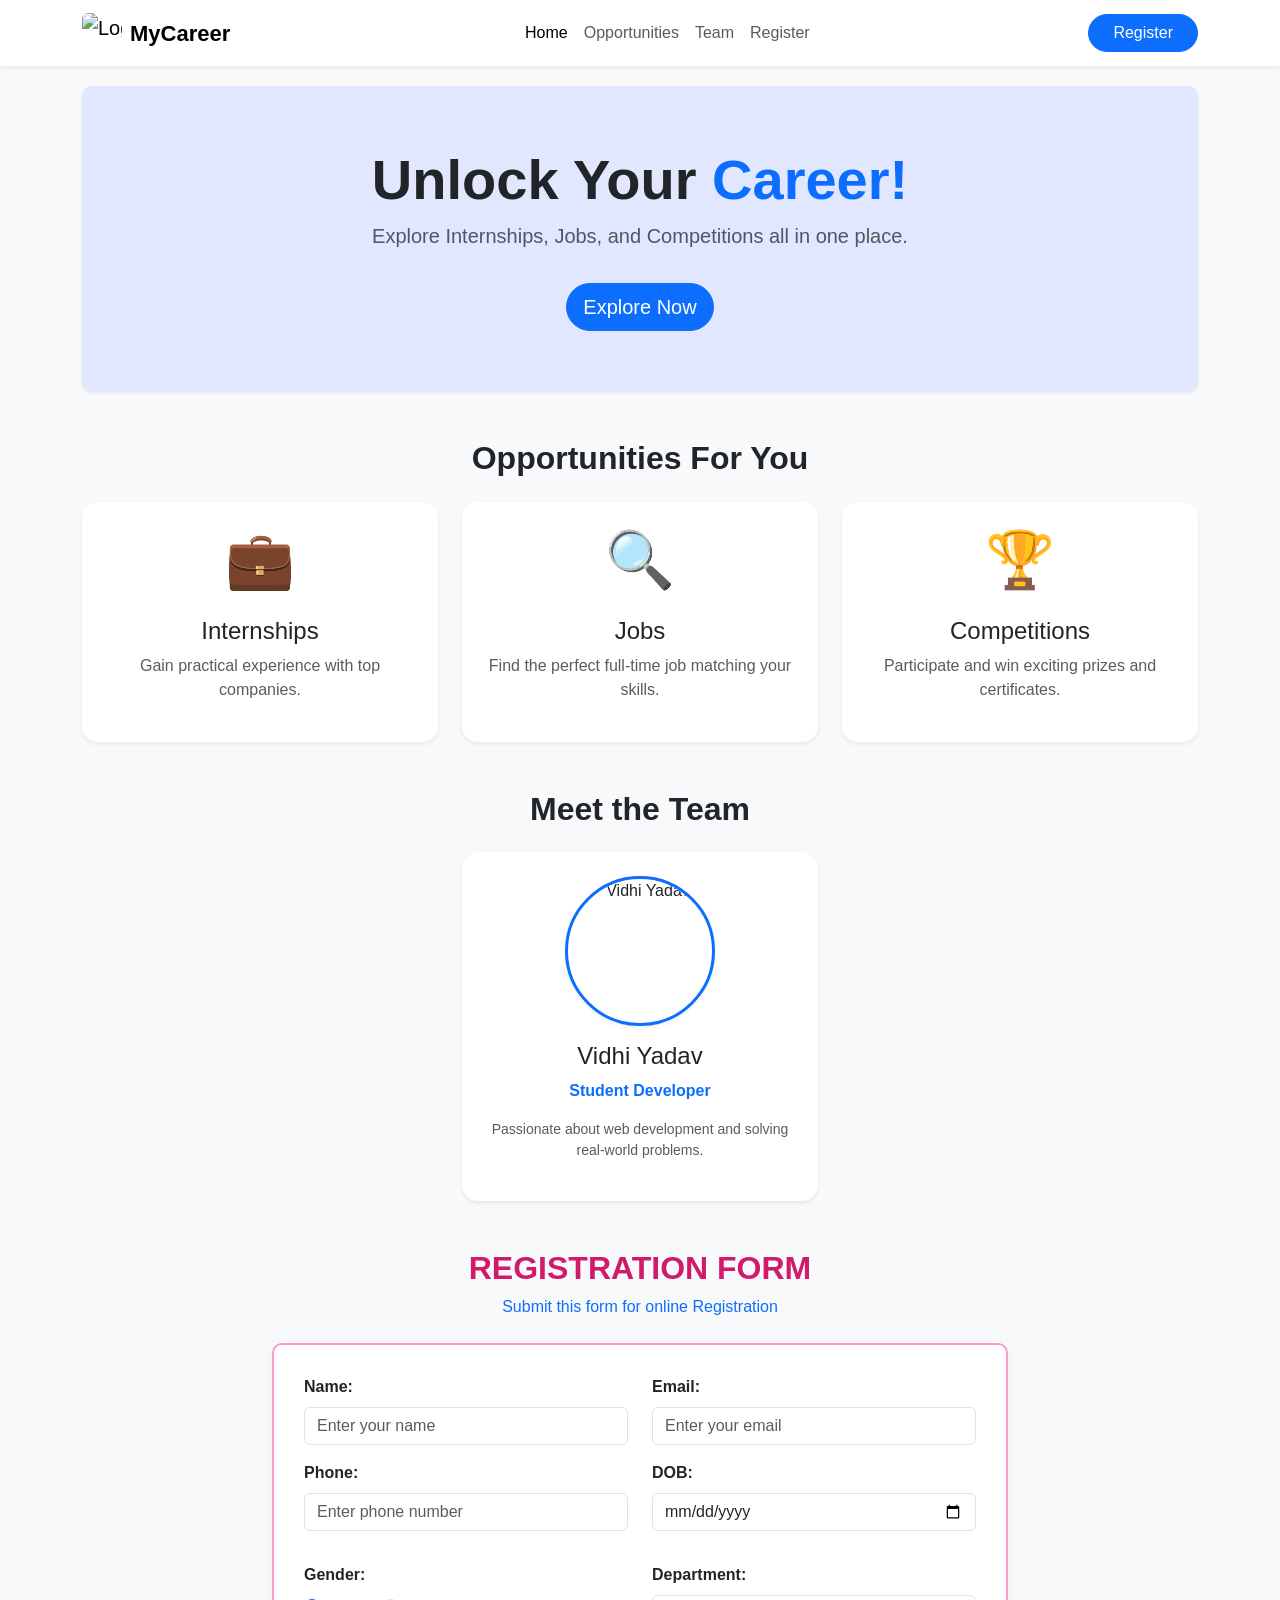
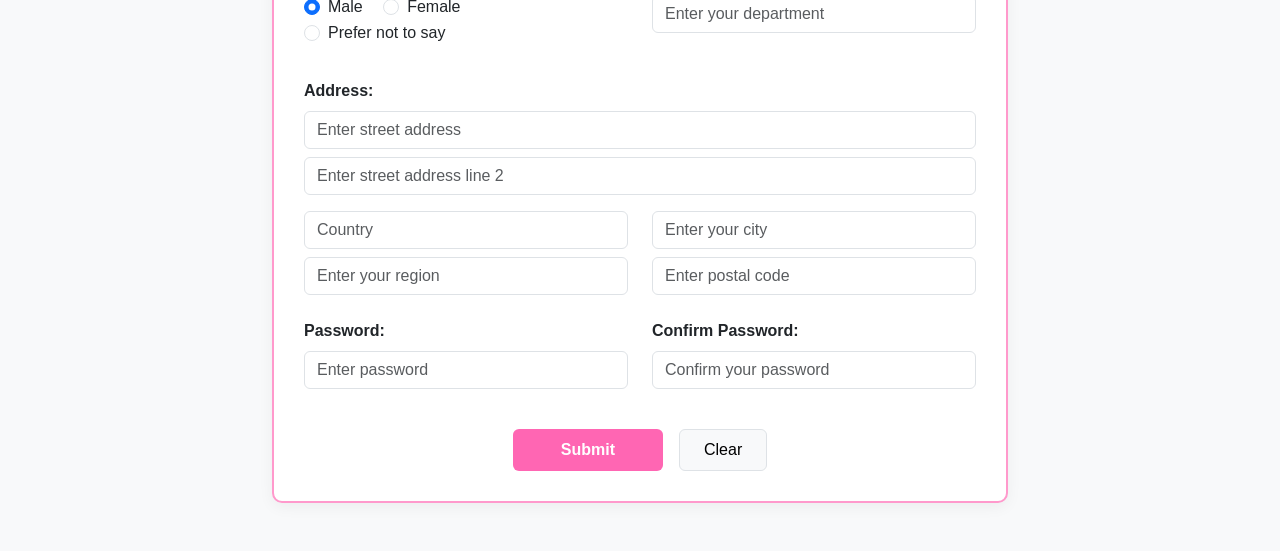
==== 25ESKCX119/day4/bootstrap.html @ e53031ee "Create bootstrap.html" ====
<!DOCTYPE html>
<html lang="en">
<head>
    <meta charset="UTF-8">
    <meta name="viewport" content="width=device-width, initial-scale=1.0">
    <title>Unlock Your Career & Registration</title>
    
    <!-- Bootstrap CSS -->
    <link href="https://cdn.jsdelivr.net/npm/bootstrap@5.3.0/dist/css/bootstrap.min.css" rel="stylesheet">
    
    <style>
        body {
            font-family: Arial, sans-serif;
            background-color: #f8f9fa;
        }
        .hero-section {
            background-color: #e0e7ff;
            padding: 60px 20px;
            border-radius: 10px;
            margin-top: 20px;
        }
        .feature-card {
            transition: transform 0.3s;
            border: none;
            border-radius: 15px;
            background-color: #ffffff;
        }
        .feature-card:hover {
            transform: translateY(-5px);
            box-shadow: 0 4px 15px rgba(0,0,0,0.1);
        }
        .team-img {
            width: 150px;
            height: 150px;
            object-fit: cover;
            border-radius: 50%;
            border: 3px solid #0d6efd;
        }
        /* Registration Form Box Custom Styling */
        .form-box {
            background-color: white;
            border-radius: 10px;
            padding: 30px;
            border: 2px solid #ff99cc; /* Aapke purane form ka pink border */
            box-shadow: 0 4px 15px rgba(0,0,0,0.05);
        }
        .submit-btn {
            background-color: #ff66b3; 
            color: white; 
            font-weight: bold;
            border: none;
        }
        .submit-btn:hover {
            background-color: #d11a6a;
            color: white;
        }
    </style>
</head>
<body>

    <!-- 1. Navigation Bar (Logo.jpeg wapas add kar diya hai) -->
    <nav class="navbar navbar-expand-lg navbar-light bg-white shadow-sm">
        <div class="container">
            <a class="navbar-brand d-flex align-items-center" href="#">
                <img src="—Pngtree—book and education logo vector_22925943.png" alt="Logo" width="40" height="40" class="me-2 rounded">
                <strong style="font-size: 22px;">MyCareer</strong>
            </a>
            <button class="navbar-toggler" type="button" data-bs-toggle="collapse" data-bs-target="#navbarNav">
                <span class="navbar-toggler-icon"></span>
            </button>
            <div class="collapse navbar-collapse" id="navbarNav">
                <ul class="navbar-nav mx-auto">
                    <li class="nav-item"><a class="nav-link active" href="#home">Home</a></li>
                    <li class="nav-item"><a class="nav-link" href="#features">Opportunities</a></li>
                    <li class="nav-item"><a class="nav-link" href="#team">Team</a></li>
                    <li class="nav-item"><a class="nav-link" href="#register">Register</a></li>
                </ul>
                <a href="#register" class="btn btn-primary rounded-pill px-4">Register</a>
            </div>
        </div>
    </nav>

    <!-- 2. Hero Section -->
    <div class="container" id="home">
        <div class="hero-section text-center shadow-sm">
            <h1 class="display-4 fw-bold">Unlock Your <span class="text-primary">Career!</span></h1>
            <p class="lead text-muted">Explore Internships, Jobs, and Competitions all in one place.</p>
            <a href="#features" class="btn btn-primary btn-lg mt-3 rounded-pill">Explore Now</a>
        </div>
    </div>

    <!-- 3. Feature Cards -->
    <div class="container mt-5" id="features">
        <h2 class="text-center mb-4 fw-bold">Opportunities For You</h2>
        <div class="row g-4 text-center">
            <div class="col-md-4">
                <div class="card feature-card p-4 shadow-sm">
                    <h1 class="display-4">💼</h1>
                    <h4 class="mt-3">Internships</h4>
                    <p class="text-muted">Gain practical experience with top companies.</p>
                </div>
            </div>
            <div class="col-md-4">
                <div class="card feature-card p-4 shadow-sm">
                    <h1 class="display-4">🔍</h1>
                    <h4 class="mt-3">Jobs</h4>
                    <p class="text-muted">Find the perfect full-time job matching your skills.</p>
                </div>
            </div>
            <div class="col-md-4">
                <div class="card feature-card p-4 shadow-sm">
                    <h1 class="display-4">🏆</h1>
                    <h4 class="mt-3">Competitions</h4>
                    <p class="text-muted">Participate and win exciting prizes and certificates.</p>
                </div>
            </div>
        </div>
    </div>

    <!-- 4. Meet the Team Section -->
    <div class="container mt-5" id="team">
        <h2 class="text-center mb-4 fw-bold">Meet the Team</h2>
        <div class="row justify-content-center">
            <div class="col-md-4 text-center">
                <div class="card p-4 shadow-sm border-0 rounded-4 bg-white">
                    <img src="flowerpic.jpeg" alt="Vidhi Yadav" class="team-img mx-auto mb-3 shadow-sm">
                    <h4>Vidhi Yadav</h4>
                    <p class="text-primary fw-bold">Student Developer</p>
                    <p class="text-muted small">Passionate about web development and solving real-world problems.</p>
                </div>
            </div>
        </div>
    </div>

    <!-- 5. Registration Form (Aapka diya hua form Bootstrap style mein) -->
    <div class="container mt-5 mb-5" id="register">
        <div class="text-center mb-4">
            <h2 class="fw-bold" style="color: #d11a6a;">REGISTRATION FORM</h2>
            <p class="text-primary">Submit this form for online Registration</p>
        </div>
        
        <div class="row justify-content-center">
            <div class="col-lg-8">
                <div class="form-box">
                    <form action="#">
                        
                        <!-- Personal Details -->
                        <div class="row mb-3">
                            <div class="col-md-6 mb-3">
                                <label class="form-label fw-bold">Name:</label>
                                <input type="text" class="form-control" placeholder="Enter your name" required>
                            </div>
                            <div class="col-md-6 mb-3">
                                <label class="form-label fw-bold">Email:</label>
                                <input type="email" class="form-control" placeholder="Enter your email" required>
                            </div>
                            <div class="col-md-6 mb-3">
                                <label class="form-label fw-bold">Phone:</label>
                                <input type="text" class="form-control" placeholder="Enter phone number" required>
                            </div>
                            <div class="col-md-6 mb-3">
                                <label class="form-label fw-bold">DOB:</label>
                                <input type="date" class="form-control" required>
                            </div>
                        </div>

                        <!-- Gender & Department -->
                        <div class="row mb-3">
                            <div class="col-md-6 mb-3">
                                <label class="form-label fw-bold d-block">Gender:</label>
                                <div class="form-check form-check-inline">
                                    <input class="form-check-input" type="radio" name="gender" id="male" checked>
                                    <label class="form-check-label" for="male">Male</label>
                                </div>
                                <div class="form-check form-check-inline">
                                    <input class="form-check-input" type="radio" name="gender" id="female">
                                    <label class="form-check-label" for="female">Female</label>
                                </div>
                                <div class="form-check form-check-inline">
                                    <input class="form-check-input" type="radio" name="gender" id="prefer">
                                    <label class="form-check-label" for="prefer">Prefer not to say</label>
                                </div>
                            </div>
                            <div class="col-md-6 mb-3">
                                <label class="form-label fw-bold">Department:</label>
                                <input type="text" class="form-control" placeholder="Enter your department" required>
                            </div>
                        </div>

                        <!-- Address Section -->
                        <div class="mb-3">
                            <label class="form-label fw-bold">Address:</label>
                            <input type="text" class="form-control mb-2" placeholder="Enter street address" required>
                            <input type="text" class="form-control mb-3" placeholder="Enter street address line 2">
                            
                            <div class="row">
                                <div class="col-md-6 mb-2">
                                    <input type="text" class="form-control" placeholder="Country" required>
                                </div>
                                <div class="col-md-6 mb-2">
                                    <input type="text" class="form-control" placeholder="Enter your city" required>
                                </div>
                                <div class="col-md-6 mb-2">
                                    <input type="text" class="form-control" placeholder="Enter your region" required>
                                </div>
                                <div class="col-md-6 mb-2">
                                    <input type="text" class="form-control" placeholder="Enter postal code" required>
                                </div>
                            </div>
                        </div>

                        <!-- Password Section -->
                        <div class="row mb-4">
                            <div class="col-md-6 mb-3">
                                <label class="form-label fw-bold">Password:</label>
                                <input type="password" class="form-control" placeholder="Enter password" required>
                            </div>
                            <div class="col-md-6 mb-3">
                                <label class="form-label fw-bold">Confirm Password:</label>
                                <input type="password" class="form-control" placeholder="Confirm your password" required>
                            </div>
                        </div>

                        <!-- Buttons -->
                        <div class="d-flex justify-content-center gap-3 mt-2">
                            <button type="submit" class="btn px-5 py-2 submit-btn rounded">Submit</button>
                            <button type="reset" class="btn btn-light border px-4 py-2 rounded">Clear</button>
                        </div>
                        
                    </form>
                </div>
            </div>
        </div>
    </div>

    <!-- Bootstrap JS Script -->
    <script src="https://cdn.jsdelivr.net/npm/bootstrap@5.3.0/dist/js/bootstrap.bundle.min.js"></script>
</body>
</html>
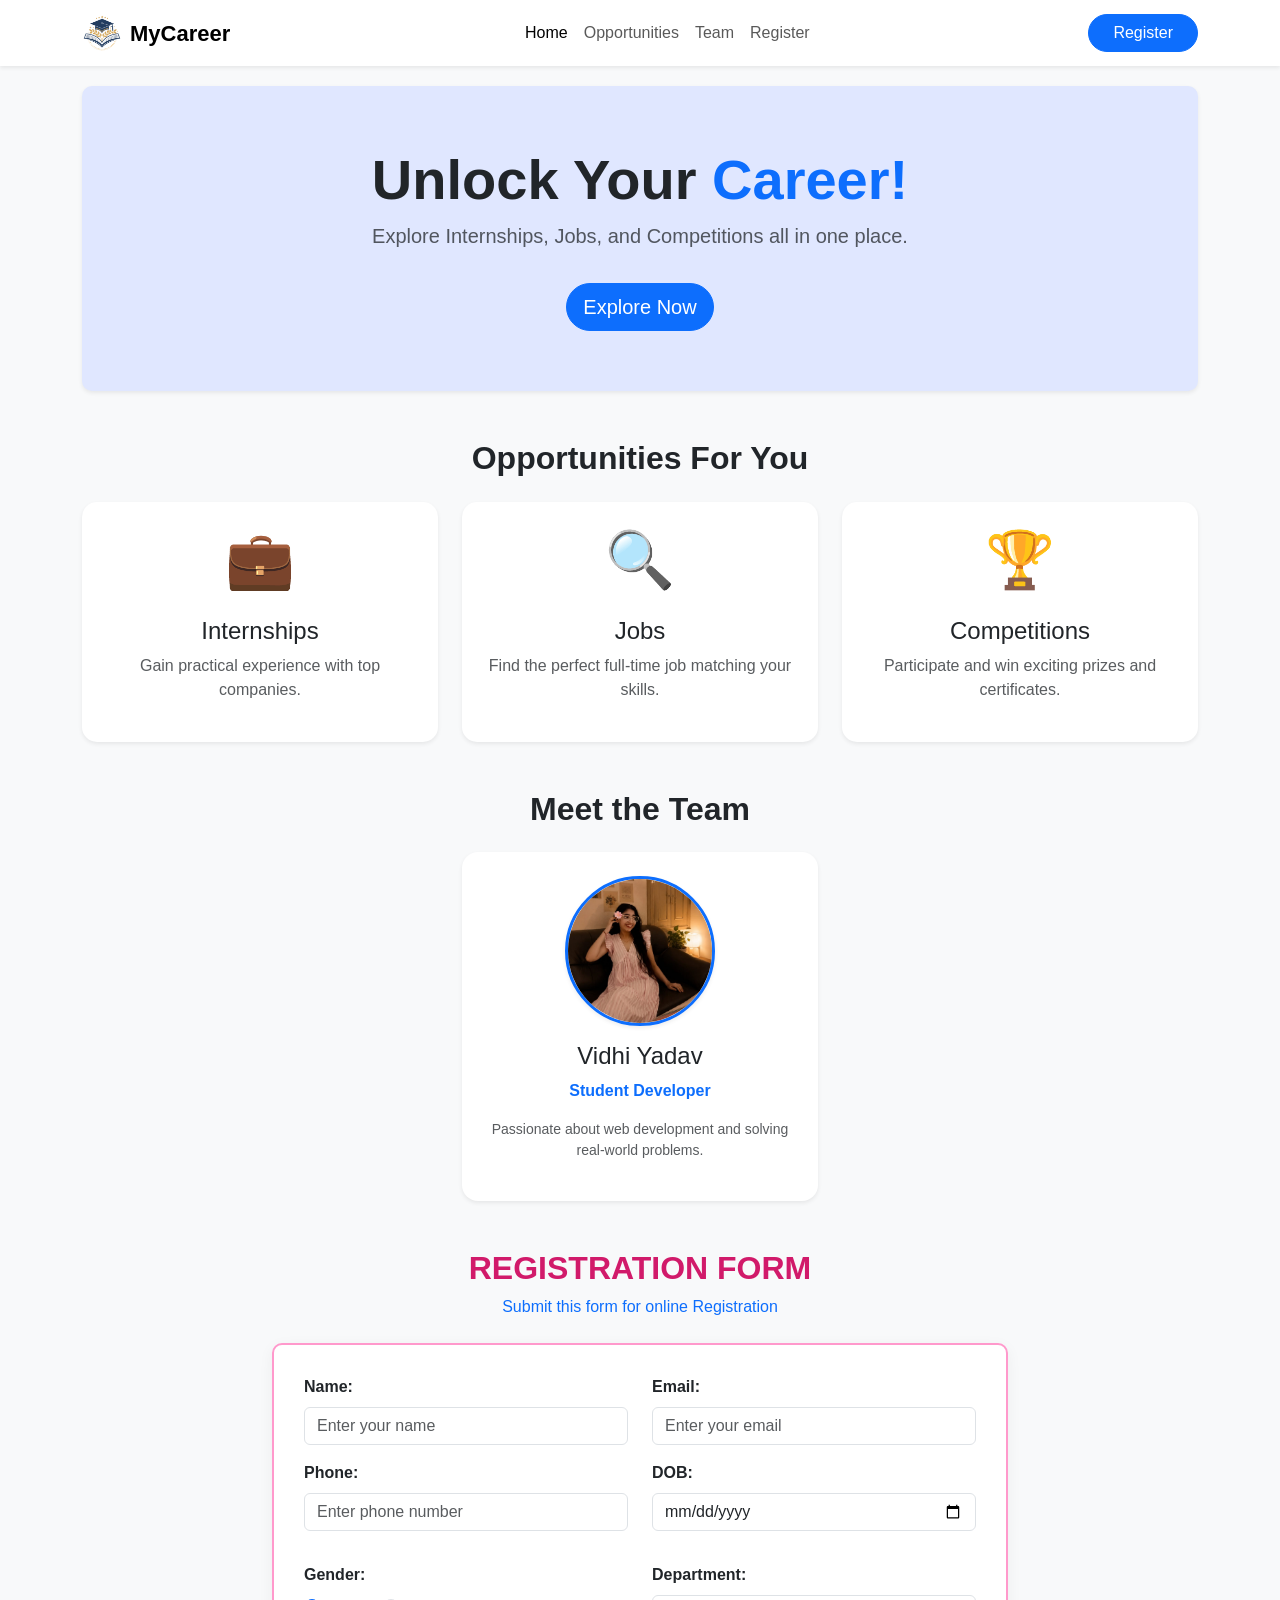
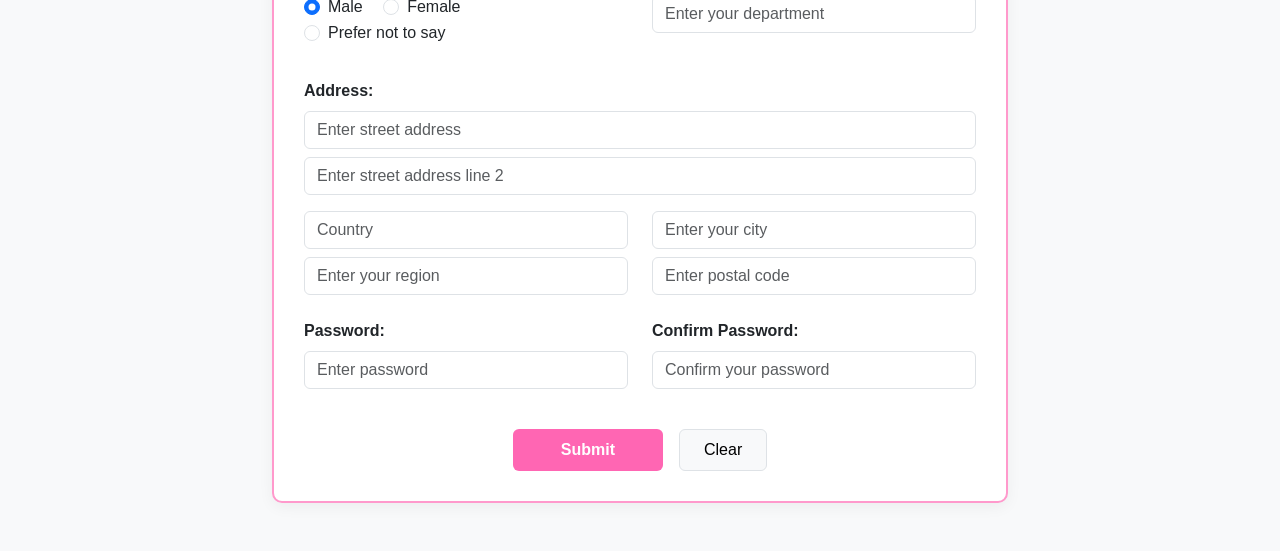
==== commit abfc593d: "Add files via upload" ====
--- a/25ESKCX119/day4/bootstrap.html
+++ b/25ESKCX119/day4/bootstrap.html
@@ -1,239 +1,239 @@
-<!DOCTYPE html>
-<html lang="en">
-<head>
-    <meta charset="UTF-8">
-    <meta name="viewport" content="width=device-width, initial-scale=1.0">
-    <title>Unlock Your Career & Registration</title>
-    
-    <!-- Bootstrap CSS -->
-    <link href="https://cdn.jsdelivr.net/npm/bootstrap@5.3.0/dist/css/bootstrap.min.css" rel="stylesheet">
-    
-    <style>
-        body {
-            font-family: Arial, sans-serif;
-            background-color: #f8f9fa;
-        }
-        .hero-section {
-            background-color: #e0e7ff;
-            padding: 60px 20px;
-            border-radius: 10px;
-            margin-top: 20px;
-        }
-        .feature-card {
-            transition: transform 0.3s;
-            border: none;
-            border-radius: 15px;
-            background-color: #ffffff;
-        }
-        .feature-card:hover {
-            transform: translateY(-5px);
-            box-shadow: 0 4px 15px rgba(0,0,0,0.1);
-        }
-        .team-img {
-            width: 150px;
-            height: 150px;
-            object-fit: cover;
-            border-radius: 50%;
-            border: 3px solid #0d6efd;
-        }
-        /* Registration Form Box Custom Styling */
-        .form-box {
-            background-color: white;
-            border-radius: 10px;
-            padding: 30px;
-            border: 2px solid #ff99cc; /* Aapke purane form ka pink border */
-            box-shadow: 0 4px 15px rgba(0,0,0,0.05);
-        }
-        .submit-btn {
-            background-color: #ff66b3; 
-            color: white; 
-            font-weight: bold;
-            border: none;
-        }
-        .submit-btn:hover {
-            background-color: #d11a6a;
-            color: white;
-        }
-    </style>
-</head>
-<body>
-
-    <!-- 1. Navigation Bar (Logo.jpeg wapas add kar diya hai) -->
-    <nav class="navbar navbar-expand-lg navbar-light bg-white shadow-sm">
-        <div class="container">
-            <a class="navbar-brand d-flex align-items-center" href="#">
-                <img src="—Pngtree—book and education logo vector_22925943.png" alt="Logo" width="40" height="40" class="me-2 rounded">
-                <strong style="font-size: 22px;">MyCareer</strong>
-            </a>
-            <button class="navbar-toggler" type="button" data-bs-toggle="collapse" data-bs-target="#navbarNav">
-                <span class="navbar-toggler-icon"></span>
-            </button>
-            <div class="collapse navbar-collapse" id="navbarNav">
-                <ul class="navbar-nav mx-auto">
-                    <li class="nav-item"><a class="nav-link active" href="#home">Home</a></li>
-                    <li class="nav-item"><a class="nav-link" href="#features">Opportunities</a></li>
-                    <li class="nav-item"><a class="nav-link" href="#team">Team</a></li>
-                    <li class="nav-item"><a class="nav-link" href="#register">Register</a></li>
-                </ul>
-                <a href="#register" class="btn btn-primary rounded-pill px-4">Register</a>
-            </div>
-        </div>
-    </nav>
-
-    <!-- 2. Hero Section -->
-    <div class="container" id="home">
-        <div class="hero-section text-center shadow-sm">
-            <h1 class="display-4 fw-bold">Unlock Your <span class="text-primary">Career!</span></h1>
-            <p class="lead text-muted">Explore Internships, Jobs, and Competitions all in one place.</p>
-            <a href="#features" class="btn btn-primary btn-lg mt-3 rounded-pill">Explore Now</a>
-        </div>
-    </div>
-
-    <!-- 3. Feature Cards -->
-    <div class="container mt-5" id="features">
-        <h2 class="text-center mb-4 fw-bold">Opportunities For You</h2>
-        <div class="row g-4 text-center">
-            <div class="col-md-4">
-                <div class="card feature-card p-4 shadow-sm">
-                    <h1 class="display-4">💼</h1>
-                    <h4 class="mt-3">Internships</h4>
-                    <p class="text-muted">Gain practical experience with top companies.</p>
-                </div>
-            </div>
-            <div class="col-md-4">
-                <div class="card feature-card p-4 shadow-sm">
-                    <h1 class="display-4">🔍</h1>
-                    <h4 class="mt-3">Jobs</h4>
-                    <p class="text-muted">Find the perfect full-time job matching your skills.</p>
-                </div>
-            </div>
-            <div class="col-md-4">
-                <div class="card feature-card p-4 shadow-sm">
-                    <h1 class="display-4">🏆</h1>
-                    <h4 class="mt-3">Competitions</h4>
-                    <p class="text-muted">Participate and win exciting prizes and certificates.</p>
-                </div>
-            </div>
-        </div>
-    </div>
-
-    <!-- 4. Meet the Team Section -->
-    <div class="container mt-5" id="team">
-        <h2 class="text-center mb-4 fw-bold">Meet the Team</h2>
-        <div class="row justify-content-center">
-            <div class="col-md-4 text-center">
-                <div class="card p-4 shadow-sm border-0 rounded-4 bg-white">
-                    <img src="flowerpic.jpeg" alt="Vidhi Yadav" class="team-img mx-auto mb-3 shadow-sm">
-                    <h4>Vidhi Yadav</h4>
-                    <p class="text-primary fw-bold">Student Developer</p>
-                    <p class="text-muted small">Passionate about web development and solving real-world problems.</p>
-                </div>
-            </div>
-        </div>
-    </div>
-
-    <!-- 5. Registration Form (Aapka diya hua form Bootstrap style mein) -->
-    <div class="container mt-5 mb-5" id="register">
-        <div class="text-center mb-4">
-            <h2 class="fw-bold" style="color: #d11a6a;">REGISTRATION FORM</h2>
-            <p class="text-primary">Submit this form for online Registration</p>
-        </div>
-        
-        <div class="row justify-content-center">
-            <div class="col-lg-8">
-                <div class="form-box">
-                    <form action="#">
-                        
-                        <!-- Personal Details -->
-                        <div class="row mb-3">
-                            <div class="col-md-6 mb-3">
-                                <label class="form-label fw-bold">Name:</label>
-                                <input type="text" class="form-control" placeholder="Enter your name" required>
-                            </div>
-                            <div class="col-md-6 mb-3">
-                                <label class="form-label fw-bold">Email:</label>
-                                <input type="email" class="form-control" placeholder="Enter your email" required>
-                            </div>
-                            <div class="col-md-6 mb-3">
-                                <label class="form-label fw-bold">Phone:</label>
-                                <input type="text" class="form-control" placeholder="Enter phone number" required>
-                            </div>
-                            <div class="col-md-6 mb-3">
-                                <label class="form-label fw-bold">DOB:</label>
-                                <input type="date" class="form-control" required>
-                            </div>
-                        </div>
-
-                        <!-- Gender & Department -->
-                        <div class="row mb-3">
-                            <div class="col-md-6 mb-3">
-                                <label class="form-label fw-bold d-block">Gender:</label>
-                                <div class="form-check form-check-inline">
-                                    <input class="form-check-input" type="radio" name="gender" id="male" checked>
-                                    <label class="form-check-label" for="male">Male</label>
-                                </div>
-                                <div class="form-check form-check-inline">
-                                    <input class="form-check-input" type="radio" name="gender" id="female">
-                                    <label class="form-check-label" for="female">Female</label>
-                                </div>
-                                <div class="form-check form-check-inline">
-                                    <input class="form-check-input" type="radio" name="gender" id="prefer">
-                                    <label class="form-check-label" for="prefer">Prefer not to say</label>
-                                </div>
-                            </div>
-                            <div class="col-md-6 mb-3">
-                                <label class="form-label fw-bold">Department:</label>
-                                <input type="text" class="form-control" placeholder="Enter your department" required>
-                            </div>
-                        </div>
-
-                        <!-- Address Section -->
-                        <div class="mb-3">
-                            <label class="form-label fw-bold">Address:</label>
-                            <input type="text" class="form-control mb-2" placeholder="Enter street address" required>
-                            <input type="text" class="form-control mb-3" placeholder="Enter street address line 2">
-                            
-                            <div class="row">
-                                <div class="col-md-6 mb-2">
-                                    <input type="text" class="form-control" placeholder="Country" required>
-                                </div>
-                                <div class="col-md-6 mb-2">
-                                    <input type="text" class="form-control" placeholder="Enter your city" required>
-                                </div>
-                                <div class="col-md-6 mb-2">
-                                    <input type="text" class="form-control" placeholder="Enter your region" required>
-                                </div>
-                                <div class="col-md-6 mb-2">
-                                    <input type="text" class="form-control" placeholder="Enter postal code" required>
-                                </div>
-                            </div>
-                        </div>
-
-                        <!-- Password Section -->
-                        <div class="row mb-4">
-                            <div class="col-md-6 mb-3">
-                                <label class="form-label fw-bold">Password:</label>
-                                <input type="password" class="form-control" placeholder="Enter password" required>
-                            </div>
-                            <div class="col-md-6 mb-3">
-                                <label class="form-label fw-bold">Confirm Password:</label>
-                                <input type="password" class="form-control" placeholder="Confirm your password" required>
-                            </div>
-                        </div>
-
-                        <!-- Buttons -->
-                        <div class="d-flex justify-content-center gap-3 mt-2">
-                            <button type="submit" class="btn px-5 py-2 submit-btn rounded">Submit</button>
-                            <button type="reset" class="btn btn-light border px-4 py-2 rounded">Clear</button>
-                        </div>
-                        
-                    </form>
-                </div>
-            </div>
-        </div>
-    </div>
-
-    <!-- Bootstrap JS Script -->
-    <script src="https://cdn.jsdelivr.net/npm/bootstrap@5.3.0/dist/js/bootstrap.bundle.min.js"></script>
-</body>
-</html>
+<!DOCTYPE html>
+<html lang="en">
+<head>
+    <meta charset="UTF-8">
+    <meta name="viewport" content="width=device-width, initial-scale=1.0">
+    <title>Unlock Your Career & Registration</title>
+    
+    <!-- Bootstrap CSS -->
+    <link href="https://cdn.jsdelivr.net/npm/bootstrap@5.3.0/dist/css/bootstrap.min.css" rel="stylesheet">
+    
+    <style>
+        body {
+            font-family: Arial, sans-serif;
+            background-color: #f8f9fa;
+        }
+        .hero-section {
+            background-color: #e0e7ff;
+            padding: 60px 20px;
+            border-radius: 10px;
+            margin-top: 20px;
+        }
+        .feature-card {
+            transition: transform 0.3s;
+            border: none;
+            border-radius: 15px;
+            background-color: #ffffff;
+        }
+        .feature-card:hover {
+            transform: translateY(-5px);
+            box-shadow: 0 4px 15px rgba(0,0,0,0.1);
+        }
+        .team-img {
+            width: 150px;
+            height: 150px;
+            object-fit: cover;
+            border-radius: 50%;
+            border: 3px solid #0d6efd;
+        }
+        /* Registration Form Box Custom Styling */
+        .form-box {
+            background-color: white;
+            border-radius: 10px;
+            padding: 30px;
+            border: 2px solid #ff99cc; /* Aapke purane form ka pink border */
+            box-shadow: 0 4px 15px rgba(0,0,0,0.05);
+        }
+        .submit-btn {
+            background-color: #ff66b3; 
+            color: white; 
+            font-weight: bold;
+            border: none;
+        }
+        .submit-btn:hover {
+            background-color: #d11a6a;
+            color: white;
+        }
+    </style>
+</head>
+<body>
+
+    <!-- 1. Navigation Bar (Logo.jpeg wapas add kar diya hai) -->
+    <nav class="navbar navbar-expand-lg navbar-light bg-white shadow-sm">
+        <div class="container">
+            <a class="navbar-brand d-flex align-items-center" href="#">
+                <img src="—Pngtree—book and education logo vector_22925943.png" alt="Logo" width="40" height="40" class="me-2 rounded">
+                <strong style="font-size: 22px;">MyCareer</strong>
+            </a>
+            <button class="navbar-toggler" type="button" data-bs-toggle="collapse" data-bs-target="#navbarNav">
+                <span class="navbar-toggler-icon"></span>
+            </button>
+            <div class="collapse navbar-collapse" id="navbarNav">
+                <ul class="navbar-nav mx-auto">
+                    <li class="nav-item"><a class="nav-link active" href="#home">Home</a></li>
+                    <li class="nav-item"><a class="nav-link" href="#features">Opportunities</a></li>
+                    <li class="nav-item"><a class="nav-link" href="#team">Team</a></li>
+                    <li class="nav-item"><a class="nav-link" href="#register">Register</a></li>
+                </ul>
+                <a href="#register" class="btn btn-primary rounded-pill px-4">Register</a>
+            </div>
+        </div>
+    </nav>
+
+    <!-- 2. Hero Section -->
+    <div class="container" id="home">
+        <div class="hero-section text-center shadow-sm">
+            <h1 class="display-4 fw-bold">Unlock Your <span class="text-primary">Career!</span></h1>
+            <p class="lead text-muted">Explore Internships, Jobs, and Competitions all in one place.</p>
+            <a href="#features" class="btn btn-primary btn-lg mt-3 rounded-pill">Explore Now</a>
+        </div>
+    </div>
+
+    <!-- 3. Feature Cards -->
+    <div class="container mt-5" id="features">
+        <h2 class="text-center mb-4 fw-bold">Opportunities For You</h2>
+        <div class="row g-4 text-center">
+            <div class="col-md-4">
+                <div class="card feature-card p-4 shadow-sm">
+                    <h1 class="display-4">💼</h1>
+                    <h4 class="mt-3">Internships</h4>
+                    <p class="text-muted">Gain practical experience with top companies.</p>
+                </div>
+            </div>
+            <div class="col-md-4">
+                <div class="card feature-card p-4 shadow-sm">
+                    <h1 class="display-4">🔍</h1>
+                    <h4 class="mt-3">Jobs</h4>
+                    <p class="text-muted">Find the perfect full-time job matching your skills.</p>
+                </div>
+            </div>
+            <div class="col-md-4">
+                <div class="card feature-card p-4 shadow-sm">
+                    <h1 class="display-4">🏆</h1>
+                    <h4 class="mt-3">Competitions</h4>
+                    <p class="text-muted">Participate and win exciting prizes and certificates.</p>
+                </div>
+            </div>
+        </div>
+    </div>
+
+    <!-- 4. Meet the Team Section -->
+    <div class="container mt-5" id="team">
+        <h2 class="text-center mb-4 fw-bold">Meet the Team</h2>
+        <div class="row justify-content-center">
+            <div class="col-md-4 text-center">
+                <div class="card p-4 shadow-sm border-0 rounded-4 bg-white">
+                    <img src="flowerpic.jpeg" alt="Vidhi Yadav" class="team-img mx-auto mb-3 shadow-sm">
+                    <h4>Vidhi Yadav</h4>
+                    <p class="text-primary fw-bold">Student Developer</p>
+                    <p class="text-muted small">Passionate about web development and solving real-world problems.</p>
+                </div>
+            </div>
+        </div>
+    </div>
+
+    <!-- 5. Registration Form (Aapka diya hua form Bootstrap style mein) -->
+    <div class="container mt-5 mb-5" id="register">
+        <div class="text-center mb-4">
+            <h2 class="fw-bold" style="color: #d11a6a;">REGISTRATION FORM</h2>
+            <p class="text-primary">Submit this form for online Registration</p>
+        </div>
+        
+        <div class="row justify-content-center">
+            <div class="col-lg-8">
+                <div class="form-box">
+                    <form action="#">
+                        
+                        <!-- Personal Details -->
+                        <div class="row mb-3">
+                            <div class="col-md-6 mb-3">
+                                <label class="form-label fw-bold">Name:</label>
+                                <input type="text" class="form-control" placeholder="Enter your name" required>
+                            </div>
+                            <div class="col-md-6 mb-3">
+                                <label class="form-label fw-bold">Email:</label>
+                                <input type="email" class="form-control" placeholder="Enter your email" required>
+                            </div>
+                            <div class="col-md-6 mb-3">
+                                <label class="form-label fw-bold">Phone:</label>
+                                <input type="text" class="form-control" placeholder="Enter phone number" required>
+                            </div>
+                            <div class="col-md-6 mb-3">
+                                <label class="form-label fw-bold">DOB:</label>
+                                <input type="date" class="form-control" required>
+                            </div>
+                        </div>
+
+                        <!-- Gender & Department -->
+                        <div class="row mb-3">
+                            <div class="col-md-6 mb-3">
+                                <label class="form-label fw-bold d-block">Gender:</label>
+                                <div class="form-check form-check-inline">
+                                    <input class="form-check-input" type="radio" name="gender" id="male" checked>
+                                    <label class="form-check-label" for="male">Male</label>
+                                </div>
+                                <div class="form-check form-check-inline">
+                                    <input class="form-check-input" type="radio" name="gender" id="female">
+                                    <label class="form-check-label" for="female">Female</label>
+                                </div>
+                                <div class="form-check form-check-inline">
+                                    <input class="form-check-input" type="radio" name="gender" id="prefer">
+                                    <label class="form-check-label" for="prefer">Prefer not to say</label>
+                                </div>
+                            </div>
+                            <div class="col-md-6 mb-3">
+                                <label class="form-label fw-bold">Department:</label>
+                                <input type="text" class="form-control" placeholder="Enter your department" required>
+                            </div>
+                        </div>
+
+                        <!-- Address Section -->
+                        <div class="mb-3">
+                            <label class="form-label fw-bold">Address:</label>
+                            <input type="text" class="form-control mb-2" placeholder="Enter street address" required>
+                            <input type="text" class="form-control mb-3" placeholder="Enter street address line 2">
+                            
+                            <div class="row">
+                                <div class="col-md-6 mb-2">
+                                    <input type="text" class="form-control" placeholder="Country" required>
+                                </div>
+                                <div class="col-md-6 mb-2">
+                                    <input type="text" class="form-control" placeholder="Enter your city" required>
+                                </div>
+                                <div class="col-md-6 mb-2">
+                                    <input type="text" class="form-control" placeholder="Enter your region" required>
+                                </div>
+                                <div class="col-md-6 mb-2">
+                                    <input type="text" class="form-control" placeholder="Enter postal code" required>
+                                </div>
+                            </div>
+                        </div>
+
+                        <!-- Password Section -->
+                        <div class="row mb-4">
+                            <div class="col-md-6 mb-3">
+                                <label class="form-label fw-bold">Password:</label>
+                                <input type="password" class="form-control" placeholder="Enter password" required>
+                            </div>
+                            <div class="col-md-6 mb-3">
+                                <label class="form-label fw-bold">Confirm Password:</label>
+                                <input type="password" class="form-control" placeholder="Confirm your password" required>
+                            </div>
+                        </div>
+
+                        <!-- Buttons -->
+                        <div class="d-flex justify-content-center gap-3 mt-2">
+                            <button type="submit" class="btn px-5 py-2 submit-btn rounded">Submit</button>
+                            <button type="reset" class="btn btn-light border px-4 py-2 rounded">Clear</button>
+                        </div>
+                        
+                    </form>
+                </div>
+            </div>
+        </div>
+    </div>
+
+    <!-- Bootstrap JS Script -->
+    <script src="https://cdn.jsdelivr.net/npm/bootstrap@5.3.0/dist/js/bootstrap.bundle.min.js"></script>
+</body>
+</html>
